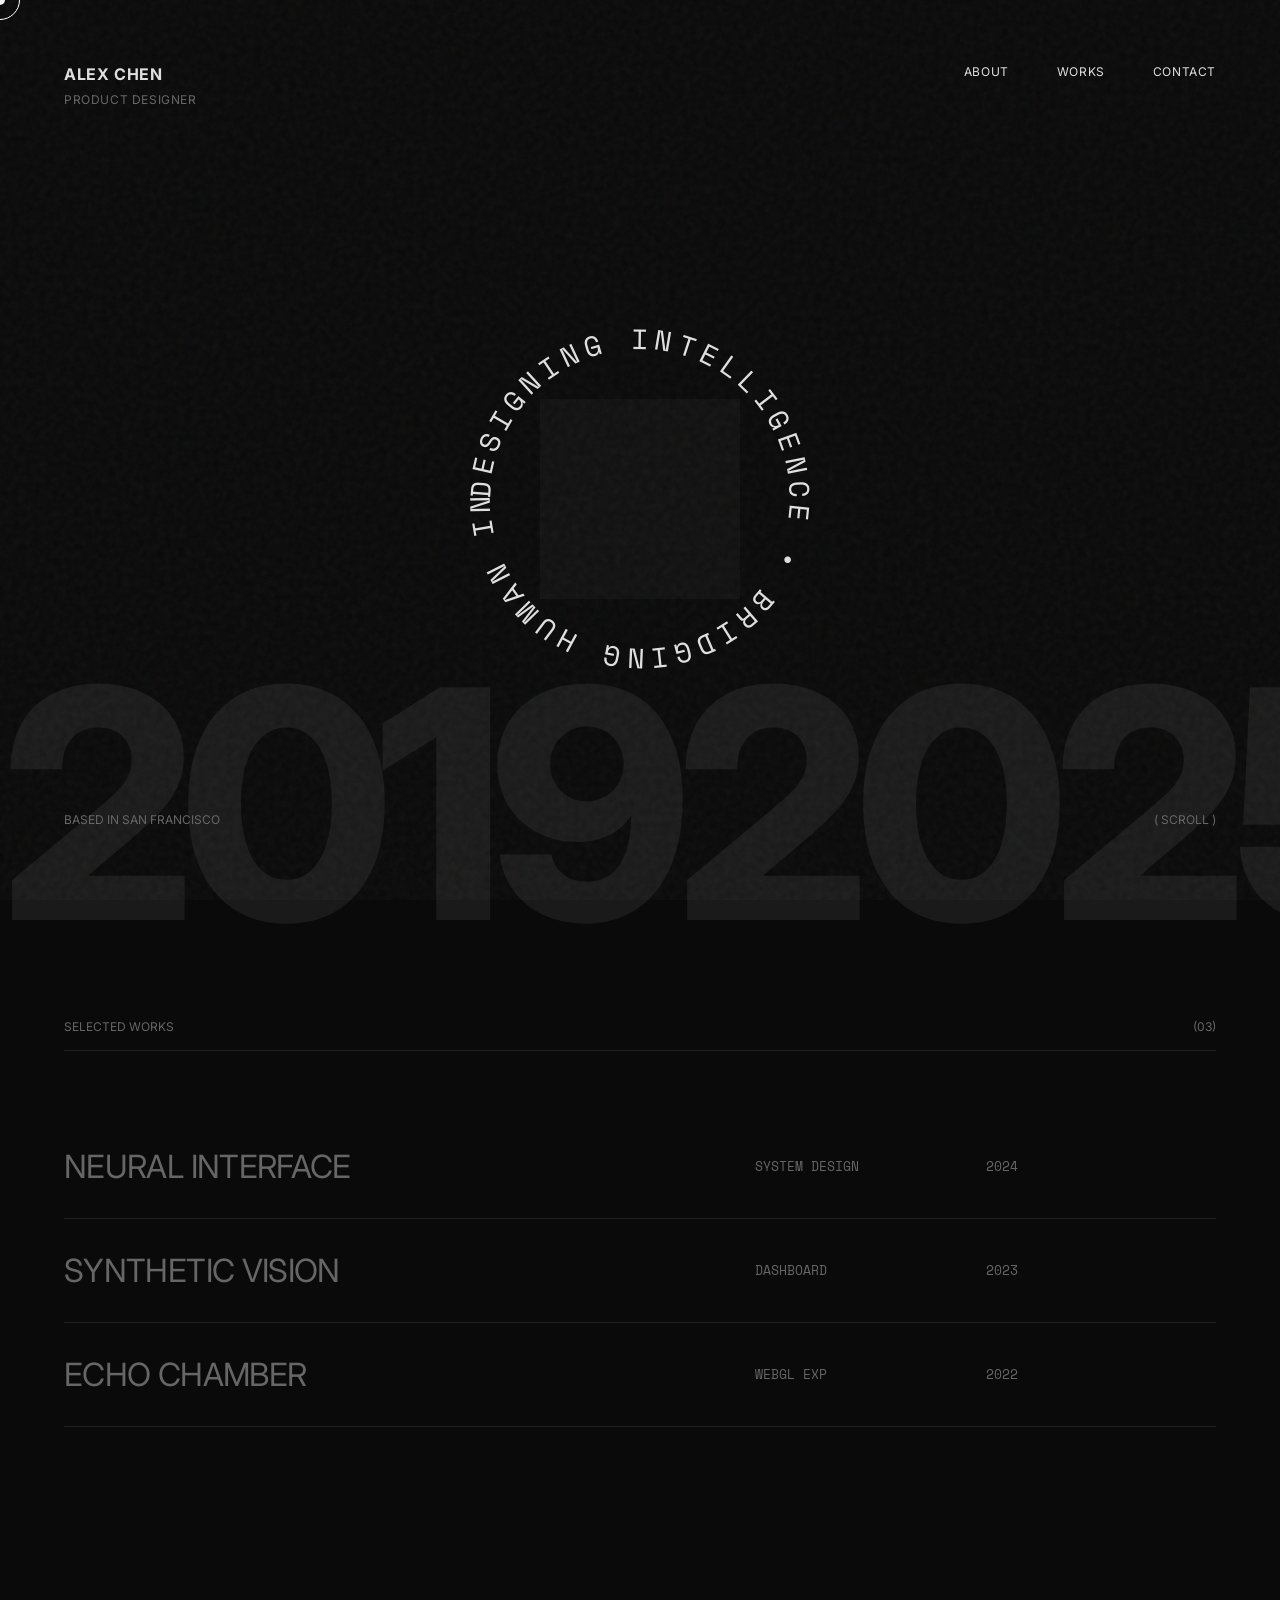
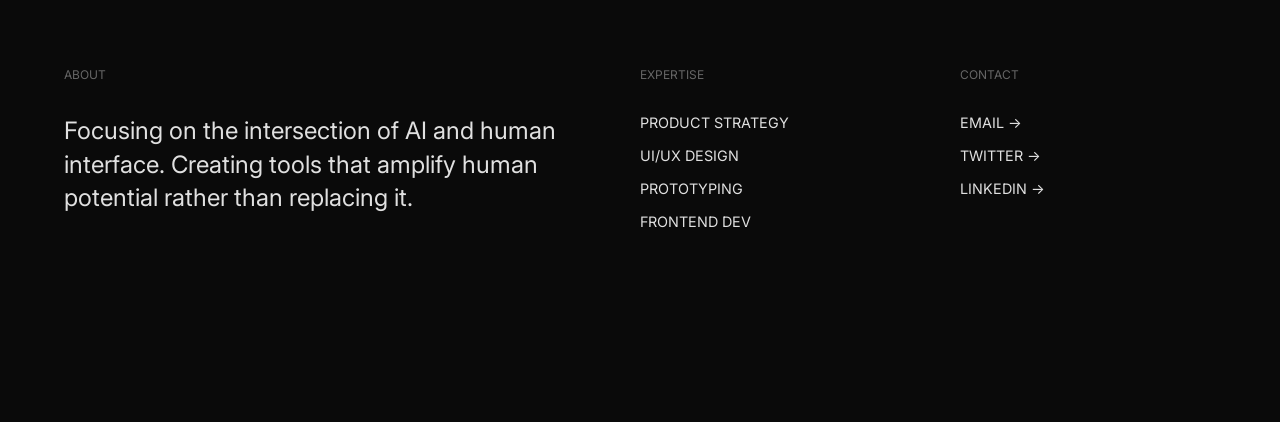
==== index.html @ c418cf42 "Initial commit" ====
<!DOCTYPE html>
<html lang="en">

<head>
    <meta charset="UTF-8">
    <meta name="viewport" content="width=device-width, initial-scale=1.0">
    <title>ANTIGRAVITY // ASCII</title>
    <link rel="preconnect" href="https://fonts.googleapis.com">
    <link rel="preconnect" href="https://fonts.gstatic.com" crossorigin>
    <link
        href="https://fonts.googleapis.com/css2?family=Inter:wght@400;800&family=Space+Mono:ital,wght@0,400;0,700;1,400&display=swap"
        rel="stylesheet">
    <link rel="stylesheet" href="style.css">
</head>

<body>
    <!-- The Living Background -->
    <canvas id="ascii-canvas"></canvas>

    <!-- Noise Overlay for texture -->
    <div class="noise-overlay"></div>

    <!-- Custom Cursor -->
    <div id="cursor" class="custom-cursor"></div>
    <div id="cursor-follower" class="cursor-follower"></div>

    <!-- Main Content Wrapper -->
    <main class="app-container">


        <!-- Background Typography -->
        <div class="bg-typography">
            <span>2019</span>
            <span>2025</span>
        </div>

        <!-- Navigation -->
        <nav class="top-nav">
            <div class="nav-left">
                <div class="logo">ALEX CHEN</div>
                <div class="role">PRODUCT DESIGNER</div>
            </div>
            <div class="nav-right">
                <a href="#about" class="nav-item">ABOUT</a>
                <a href="#works" class="nav-item">WORKS</a>
                <a href="#contact" class="nav-item">CONTACT</a>
            </div>
        </nav>

        <!-- Hero Section -->
        <section class="hero-minimal">
            <div class="hero-center">
                <!-- Circular Text Container -->
                <div class="circular-text-container">
                    <svg viewBox="0 0 200 200" class="circular-text">
                        <path id="circlePath" d="M 100, 100 m -75, 0 a 75,75 0 1,1 150,0 a 75,75 0 1,1 -150,0"
                            fill="none" />
                        <text>
                            <textPath href="#circlePath" startOffset="0%">
                                DESIGNING INTELLIGENCE • BRIDGING HUMAN INTENT & MACHINE LOGIC •
                            </textPath>
                        </text>
                    </svg>
                    <div class="center-image">
                        <!-- Placeholder for a profile or abstract image -->
                        <div class="img-placeholder"></div>
                    </div>
                </div>
            </div>

            <div class="hero-footer">
                <div class="location">BASED IN SAN FRANCISCO</div>
                <div class="scroll-hint">( SCROLL )</div>
            </div>
        </section>

        <!-- Works List Section -->
        <section id="works" class="works-list-section">
            <div class="section-header">
                <span class="label">SELECTED WORKS</span>
                <span class="count">(03)</span>
            </div>

            <div class="works-list">
                <a href="project.html" class="work-row" data-ascii="BINARY" style="text-decoration: none;">
                    <div class="work-col name">NEURAL INTERFACE</div>
                    <div class="work-col type">SYSTEM DESIGN</div>
                    <div class="work-col year">2024</div>
                </a>
                <a href="project.html" class="work-row" data-ascii="HEX" style="text-decoration: none;">
                    <div class="work-col name">SYNTHETIC VISION</div>
                    <div class="work-col type">DASHBOARD</div>
                    <div class="work-col year">2023</div>
                </a>
                <a href="project.html" class="work-row" data-ascii="WAVES" style="text-decoration: none;">
                    <div class="work-col name">ECHO CHAMBER</div>
                    <div class="work-col type">WEBGL EXP</div>
                    <div class="work-col year">2022</div>
                </a>
            </div>
        </section>

        <!-- About / Info -->
        <section id="about" class="info-section">
            <div class="info-grid">
                <div class="info-col">
                    <span class="label">ABOUT</span>
                    <p>Focusing on the intersection of AI and human interface. Creating tools that amplify human
                        potential rather than replacing it.</p>
                </div>
                <div class="info-col">
                    <span class="label">EXPERTISE</span>
                    <ul class="clean-list">
                        <li>PRODUCT STRATEGY</li>
                        <li>UI/UX DESIGN</li>
                        <li>PROTOTYPING</li>
                        <li>FRONTEND DEV</li>
                    </ul>
                </div>
                <div class="info-col">
                    <span class="label">CONTACT</span>
                    <ul class="clean-list">
                        <li><a href="#">EMAIL -></a></li>
                        <li><a href="#">TWITTER -></a></li>
                        <li><a href="#">LINKEDIN -></a></li>
                    </ul>
                </div>
            </div>
        </section>

    </main>

    <script src="script.js"></script>
</body>

</html>
---- style.css ----
:root {
    --bg-color: #050505;
    --text-color: #E0E0E0;
    --accent-color: #CCFF00;
    /* Acid Green */
    --font-mono: 'Space Mono', monospace;
    --font-sans: 'Inter', sans-serif;
    --easing: cubic-bezier(0.19, 1, 0.22, 1);
}

* {
    margin: 0;
    padding: 0;
    box-sizing: border-box;
}

body {
    background-color: var(--bg-color);
    color: var(--text-color);
    font-family: var(--font-mono);
    overflow-x: hidden;
    height: 100vh;
    width: 100vw;
}

/* --- Canvas & Overlays --- */
#ascii-canvas {
    position: fixed;
    top: 0;
    left: 0;
    width: 100%;
    height: 100%;
    z-index: -1;
    opacity: 0.4;
    /* Subtle background */
}

.noise-overlay {
    position: fixed;
    top: 0;
    left: 0;
    width: 100%;
    height: 100%;
    pointer-events: none;
    z-index: 900;
    opacity: 0.05;
    background-image: url("data:image/svg+xml,%3Csvg viewBox='0 0 200 200' xmlns='http://www.w3.org/2000/svg'%3E%3Cfilter id='noiseFilter'%3E%3CfeTurbulence type='fractalNoise' baseFrequency='0.65' numOctaves='3' stitchTiles='stitch'/%3E%3C/filter%3E%3Crect width='100%25' height='100%25' filter='url(%23noiseFilter)'/%3E%3C/svg%3E");
}

/* --- Layout & Typography Overrides --- */
:root {
    --bg-color: #0a0a0a;
    --text-color: #E0E0E0;
    --accent-color: #fff;
    /* White accent for clean look */
    --dim-color: #666;
    --font-mono: 'Space Mono', monospace;
    --font-sans: 'Inter', sans-serif;
}

body {
    font-family: var(--font-sans);
    font-weight: 400;
}

.app-container {
    max-width: 1800px;
    padding: 2rem 4rem;
}

/* --- Background Typography --- */
.bg-typography {
    position: fixed;
    bottom: -5vw;
    left: 0;
    width: 100%;
    display: flex;
    justify-content: space-between;
    font-size: 25vw;
    font-weight: 800;
    color: #1a1a1a;
    z-index: -1;
    line-height: 1;
    pointer-events: none;
    font-family: var(--font-sans);
    letter-spacing: -0.05em;
}

/* --- Navigation --- */
.top-nav {
    display: flex;
    justify-content: space-between;
    align-items: flex-start;
    padding: 2rem 0;
    font-size: 0.75rem;
    text-transform: uppercase;
    letter-spacing: 0.05em;
}

.nav-left {
    display: flex;
    flex-direction: column;
    gap: 0.5rem;
}

.logo {
    font-weight: 700;
    font-size: 1rem;
}

.role {
    color: var(--dim-color);
}

.nav-right {
    display: flex;
    gap: 3rem;
}

.nav-item {
    color: var(--text-color);
    text-decoration: none;
    position: relative;
}

.nav-item::after {
    content: '';
    position: absolute;
    bottom: -5px;
    left: 0;
    width: 0%;
    height: 1px;
    background: var(--accent-color);
    transition: width 0.3s var(--easing);
}

.nav-item:hover::after {
    width: 100%;
}

/* --- Hero Minimal --- */
.hero-minimal {
    height: 80vh;
    display: flex;
    flex-direction: column;
    justify-content: center;
    position: relative;
}

.hero-center {
    display: flex;
    justify-content: center;
    align-items: center;
}

.circular-text-container {
    position: relative;
    width: 400px;
    height: 400px;
    display: flex;
    justify-content: center;
    align-items: center;
}

.circular-text {
    width: 100%;
    height: 100%;
    animation: rotate 20s linear infinite;
}

.circular-text text {
    font-family: var(--font-mono);
    font-size: 14px;
    fill: var(--text-color);
    letter-spacing: 0.2em;
    text-transform: uppercase;
}

@keyframes rotate {
    from {
        transform: rotate(0deg);
    }

    to {
        transform: rotate(360deg);
    }
}

.center-image {
    position: absolute;
    width: 200px;
    height: 200px;
    background: #111;
    overflow: hidden;
}

.img-placeholder {
    width: 100%;
    height: 100%;
    background: url('https://images.unsplash.com/photo-1531297461136-82lw9z2c1c4e?ixlib=rb-1.2.1&auto=format&fit=crop&w=500&q=60') center/cover;
    filter: grayscale(100%) contrast(1.2);
    opacity: 0.8;
}

.hero-footer {
    position: absolute;
    bottom: 2rem;
    width: 100%;
    display: flex;
    justify-content: space-between;
    font-size: 0.75rem;
    color: var(--dim-color);
    text-transform: uppercase;
}

/* --- Works List --- */
.works-list-section {
    padding: 10rem 0;
}

.section-header {
    display: flex;
    justify-content: space-between;
    font-size: 0.75rem;
    color: var(--dim-color);
    margin-bottom: 4rem;
    border-bottom: 1px solid #222;
    padding-bottom: 1rem;
}

.works-list {
    display: flex;
    flex-direction: column;
}

.work-row {
    display: grid;
    grid-template-columns: 3fr 1fr 1fr;
    padding: 2rem 0;
    border-bottom: 1px solid #222;
    cursor: pointer;
    transition: all 0.3s var(--easing);
    color: var(--dim-color);
}

.work-row:hover {
    color: var(--text-color);
    padding-left: 2rem;
    background: rgba(255, 255, 255, 0.02);
}

.work-col.name {
    font-size: 2rem;
    font-weight: 400;
    letter-spacing: -0.02em;
}

.work-col.type,
.work-col.year {
    display: flex;
    align-items: center;
    font-family: var(--font-mono);
    font-size: 0.8rem;
}

/* --- Info Section --- */
.info-section {
    padding: 5rem 0 10rem 0;
}

.info-grid {
    display: grid;
    grid-template-columns: 2fr 1fr 1fr;
    gap: 4rem;
}

.info-col {
    display: flex;
    flex-direction: column;
    gap: 2rem;
}

.info-col .label {
    font-size: 0.75rem;
    color: var(--dim-color);
}

.info-col p {
    font-size: 1.5rem;
    line-height: 1.4;
    max-width: 600px;
}

.clean-list {
    list-style: none;
    display: flex;
    flex-direction: column;
    gap: 1rem;
}

.clean-list li {
    font-size: 0.9rem;
    color: var(--text-color);
}

.clean-list a {
    color: var(--text-color);
    text-decoration: none;
    transition: color 0.3s;
}

.clean-list a:hover {
    color: var(--accent-color);
}

/* --- Custom Cursor --- */
body {
    cursor: none;
}

.custom-cursor {
    position: fixed;
    top: 0;
    left: 0;
    width: 10px;
    height: 10px;
    background: var(--accent-color);
    border-radius: 50%;
    pointer-events: none;
    z-index: 9999;
    transform: translate(-50%, -50%);
    mix-blend-mode: difference;
}

.cursor-follower {
    position: fixed;
    top: 0;
    left: 0;
    width: 40px;
    height: 40px;
    border: 1px solid var(--accent-color);
    border-radius: 50%;
    pointer-events: none;
    z-index: 9998;
    transform: translate(-50%, -50%);
    transition: width 0.3s, height 0.3s, background 0.3s;
}

.cursor-follower.active {
    width: 80px;
    height: 80px;
    background: rgba(204, 255, 0, 0.1);
    border-color: transparent;
}

/* --- Scroll Reveal Animation --- */
.reveal-text {
    opacity: 0;
    transform: translateY(30px);
    transition: all 1s var(--easing);
}

.reveal-text.visible {
    opacity: 1;
    transform: translateY(0);
}

/* --- Project Page Styles --- */
.project-header-new {
    padding: 0 0 8rem 0;
    /* Removed top padding to balance with image margin */
    max-width: 1400px;
}

.project-label {
    font-size: 1.2rem;
    color: var(--text-color);
    margin-bottom: 3rem;
    font-family: var(--font-sans);
    font-weight: 500;
    letter-spacing: -0.01em;
}

.project-headline {
    font-size: 5.5rem;
    font-weight: 500;
    line-height: 1.05;
    margin-bottom: 8rem;
    max-width: 1100px;
    letter-spacing: -0.03em;
    color: var(--accent-color);
}

.project-meta-grid {
    display: grid;
    grid-template-columns: 1.5fr 1.5fr 2fr;
    /* Adjusted ratios to match reference spacing */
    gap: 4rem;
    width: 100%;
    border-top: 1px solid #222;
    /* Optional: adds a subtle separator like some editorial layouts, or we can remove */
    padding-top: 2rem;
}

.meta-col {
    display: flex;
    flex-direction: column;
    gap: 1.5rem;
}

.meta-label {
    font-size: 0.7rem;
    color: var(--dim-color);
    font-family: var(--font-sans);
    /* Switched to Sans for cleaner look matching reference */
    font-weight: 600;
    text-transform: uppercase;
    letter-spacing: 0.05em;
}

.meta-value {
    font-size: 1.1rem;
    line-height: 1.4;
    color: var(--text-color);
    font-family: var(--font-sans);
    font-weight: 400;
}

.project-hero-image {
    width: 100%;
    height: 85vh;
    margin-top: 4rem;
    /* Reduced from 6rem */
    margin-bottom: 4rem;
    /* Matches top margin */
    background: #111;
    overflow: hidden;
    border-radius: 2px;
    /* Requested 2px corners */
}

.img-placeholder-large {
    width: 100%;
    height: 100%;
    background: url('https://images.unsplash.com/photo-1550751827-4bd374c3f58b?ixlib=rb-1.2.1&auto=format&fit=crop&w=1350&q=80') center/cover;
    filter: grayscale(100%) contrast(1.1);
    transition: transform 0.7s var(--easing);
}

.project-hero-image:hover .img-placeholder-large {
    transform: scale(1.02);
}

.project-gallery {
    display: flex;
    flex-direction: column;
    gap: 2rem;
    margin-bottom: 10rem;
}

.gallery-item {
    background: #111;
    overflow: hidden;
}

.gallery-item.full {
    width: 100%;
    height: 80vh;
}

.gallery-grid {
    display: grid;
    grid-template-columns: 1fr 1fr;
    gap: 2rem;
}

.gallery-item.half {
    height: 60vh;
}

.img-placeholder-gallery {
    width: 100%;
    height: 100%;
    background: url('https://images.unsplash.com/photo-1518770660439-4636190af475?ixlib=rb-1.2.1&auto=format&fit=crop&w=1350&q=80') center/cover;
    filter: grayscale(100%) contrast(1.1);
    transition: transform 0.5s var(--easing);
}

.gallery-item:hover .img-placeholder-gallery {
    transform: scale(1.05);
}

.next-project {
    padding: 6rem 0;
    border-top: 1px solid #222;
    display: flex;
    flex-direction: column;
    align-items: flex-start;
    gap: 1rem;
}

.next-label {
    font-family: var(--font-mono);
    color: var(--dim-color);
    font-size: 0.8rem;
}

.next-link {
    font-size: 4vw;
    color: var(--text-color);
    text-decoration: none;
    font-weight: 400;
    transition: color 0.3s;
}

.next-link:hover {
    color: var(--accent-color);
}
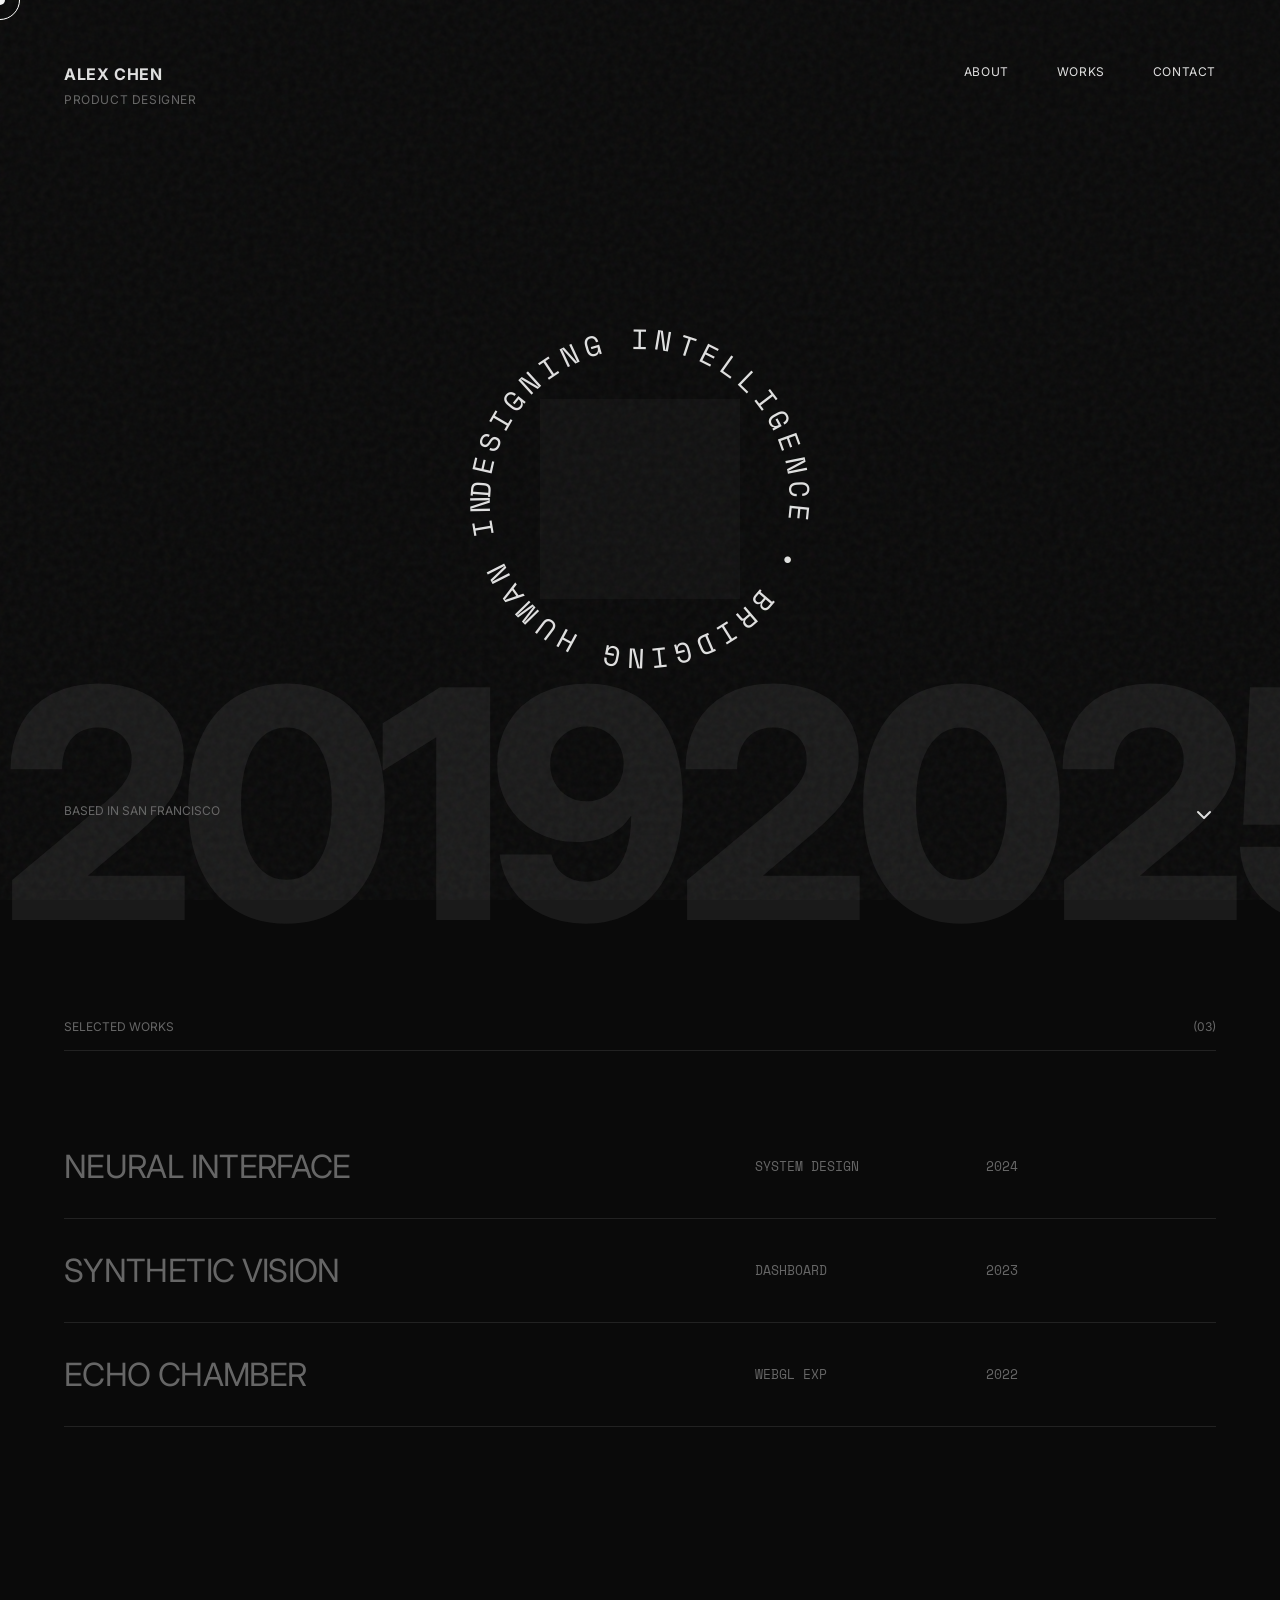
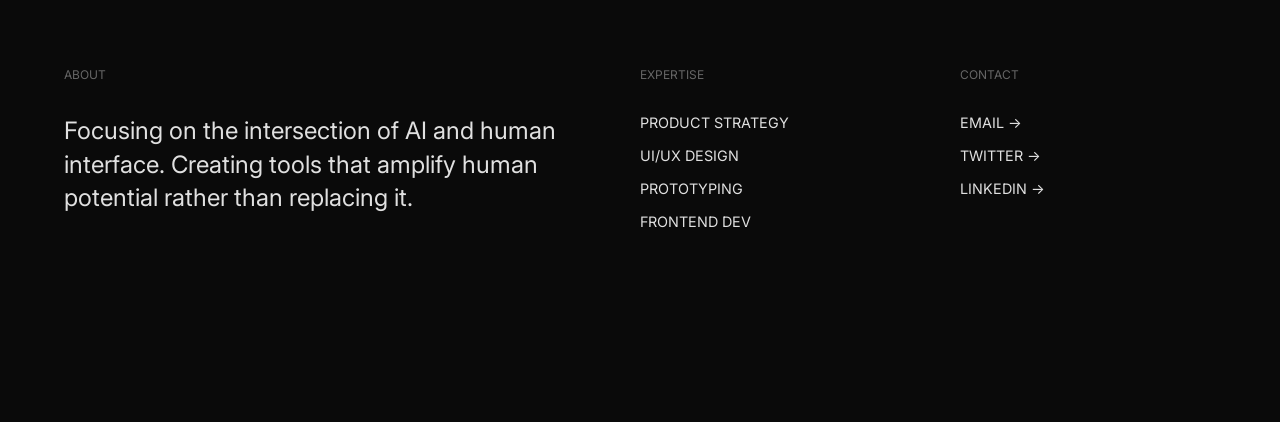
==== commit a655980e: "Add animated scroll chevron" ====
--- a/index.html
+++ b/index.html
@@ -70,7 +70,12 @@
 
             <div class="hero-footer">
                 <div class="location">BASED IN SAN FRANCISCO</div>
-                <div class="scroll-hint">( SCROLL )</div>
+                <a href="#works" class="scroll-chevron">
+                    <svg width="24" height="24" viewBox="0 0 24 24" fill="none" xmlns="http://www.w3.org/2000/svg">
+                        <path d="M6 9L12 15L18 9" stroke="currentColor" stroke-width="2" stroke-linecap="round"
+                            stroke-linejoin="round" />
+                    </svg>
+                </a>
             </div>
         </section>
 
--- a/style.css
+++ b/style.css
@@ -64,7 +64,7 @@
 }
 
 .app-container {
-    max-width: 1800px;
+    width: 100%;
     padding: 2rem 4rem;
 }
 
@@ -515,4 +515,110 @@
 
 .next-link:hover {
     color: var(--accent-color);
-}+}
+/* --- Mobile Responsiveness --- */
+@media (max-width: 768px) {
+    .app-container {
+        padding: 1.5rem;
+    }
+
+    .bg-typography {
+        display: none; /* Hide on mobile to reduce clutter */
+    }
+
+    /* Navigation */
+    .top-nav {
+        flex-direction: column;
+        gap: 1.5rem;
+    }
+
+    .nav-right {
+        gap: 1.5rem;
+        font-size: 0.9rem;
+    }
+
+    /* Hero */
+    .circular-text-container {
+        width: 300px;
+        height: 300px;
+    }
+
+    .center-image {
+        width: 150px;
+        height: 150px;
+    }
+
+    .project-headline {
+        font-size: 3rem;
+        margin-bottom: 4rem;
+    }
+
+    /* Works List */
+    .work-row {
+        grid-template-columns: 1fr;
+        gap: 0.5rem;
+    }
+
+    .work-col.name {
+        font-size: 1.5rem;
+    }
+
+    .work-col.type, .work-col.year {
+        font-size: 0.7rem;
+        opacity: 0.7;
+    }
+
+    /* Info Section */
+    .info-grid {
+        grid-template-columns: 1fr;
+        gap: 3rem;
+    }
+
+    .info-col p {
+        font-size: 1.1rem;
+    }
+
+    /* Project Page */
+    .project-meta-grid {
+        grid-template-columns: 1fr; /* Stack meta columns */
+        gap: 2rem;
+    }
+
+    .gallery-grid {
+        grid-template-columns: 1fr; /* Stack gallery images */
+    }
+
+    .gallery-item.half {
+        height: 40vh;
+    }
+    
+    .project-hero-image {
+        height: 50vh;
+    }
+}
+
+/* --- Scroll Chevron --- */
+.scroll-chevron {
+    color: var(--text-color);
+    transition: color 0.3s var(--easing);
+    animation: bounce 2s infinite;
+    display: flex;
+    justify-content: center;
+    align-items: center;
+}
+
+.scroll-chevron:hover {
+    color: var(--accent-color);
+}
+
+@keyframes bounce {
+    0%, 20%, 50%, 80%, 100% {
+        transform: translateY(0);
+    }
+    40% {
+        transform: translateY(-10px);
+    }
+    60% {
+        transform: translateY(-5px);
+    }
+}
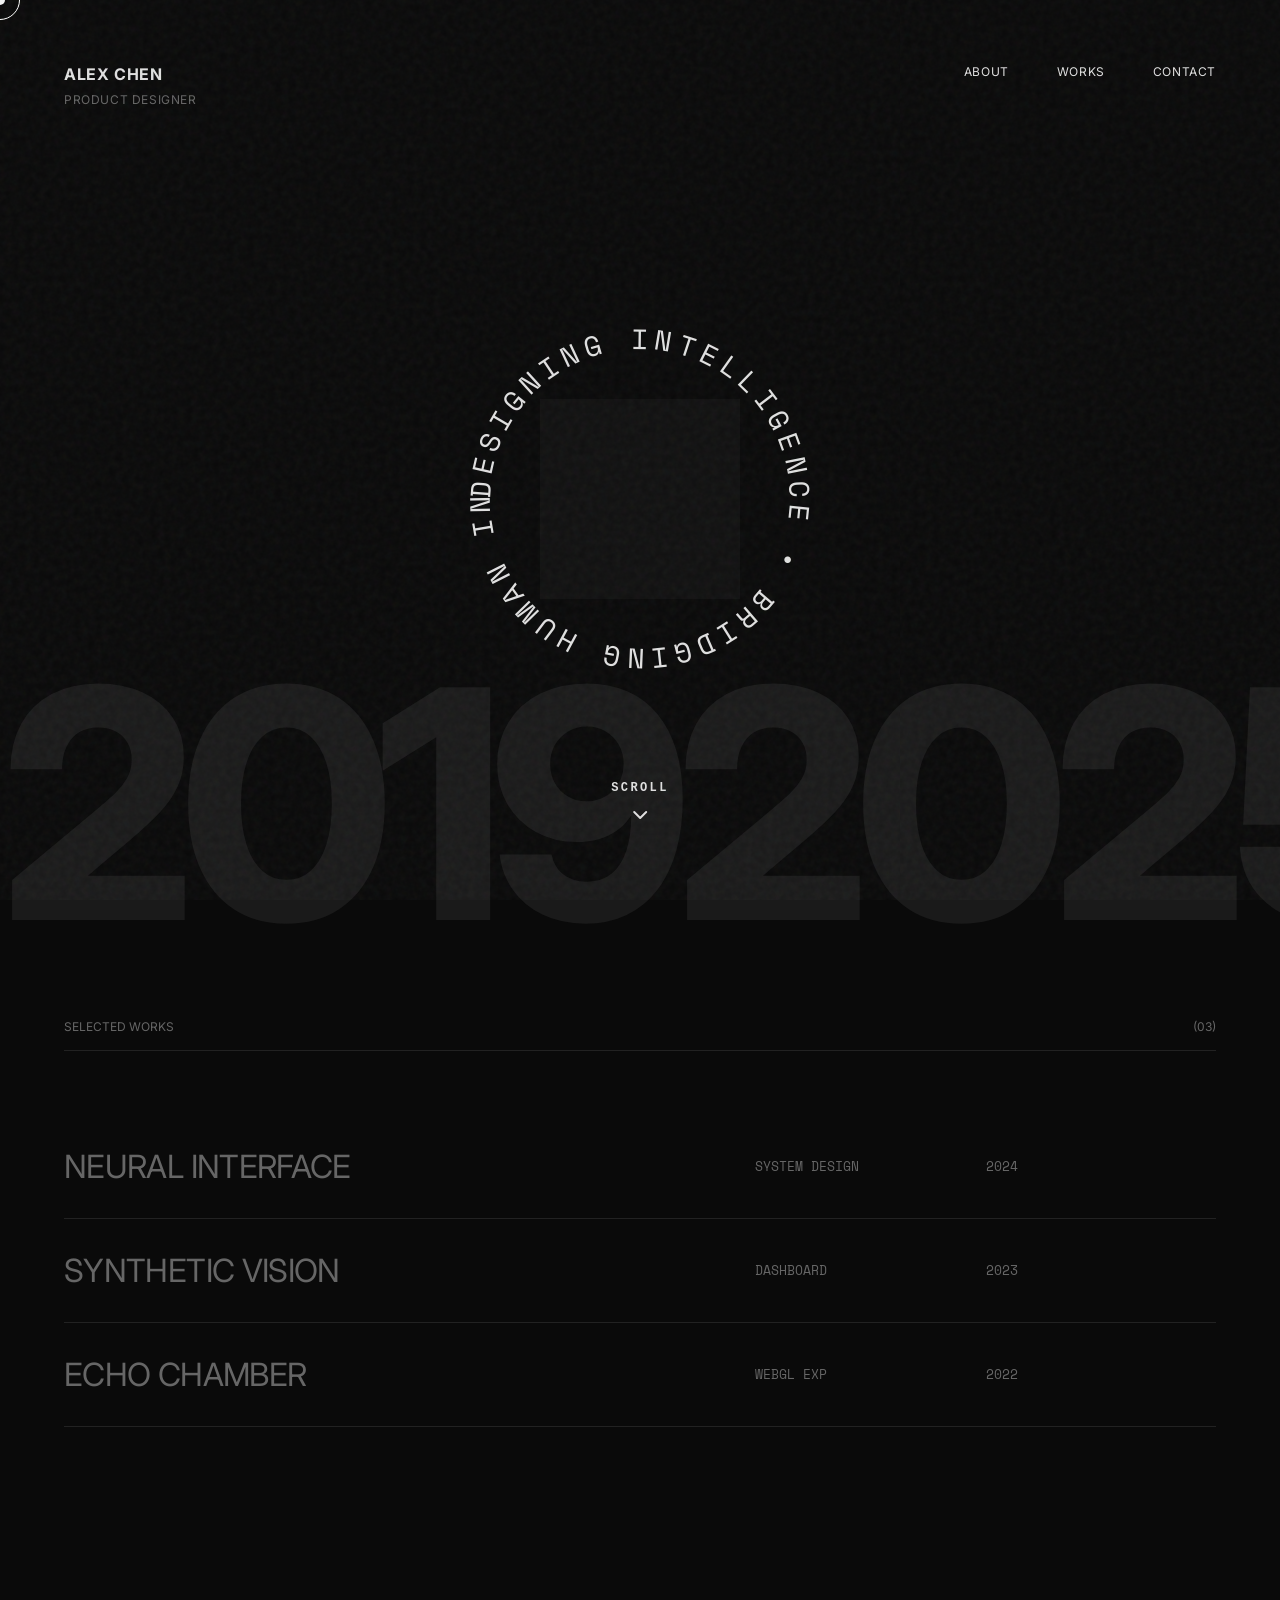
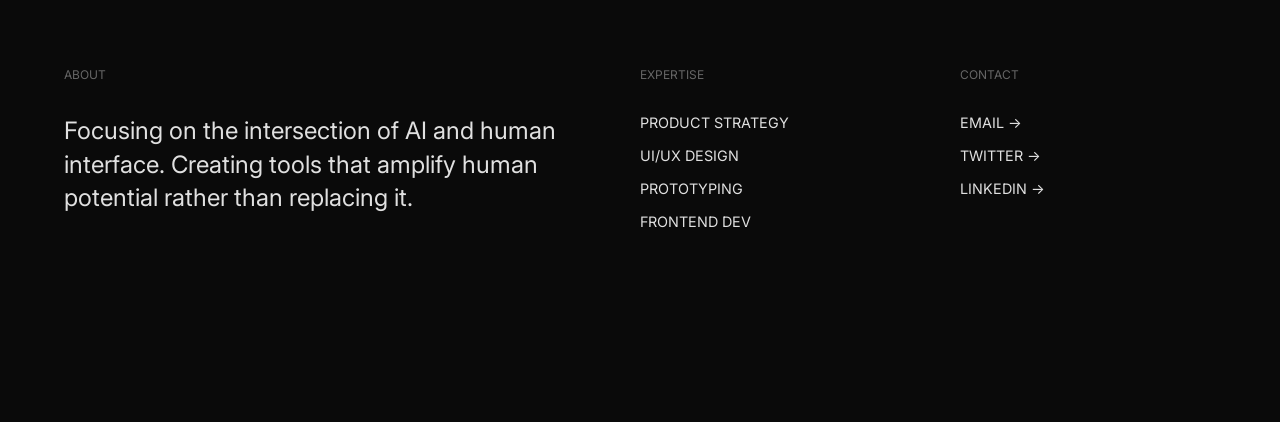
==== commit 3f21383f: "Refine scroll chevron: center alignment, add label, smooth scroll" ====
--- a/index.html
+++ b/index.html
@@ -69,12 +69,14 @@
             </div>
 
             <div class="hero-footer">
-                <div class="location">BASED IN SAN FRANCISCO</div>
-                <a href="#works" class="scroll-chevron">
-                    <svg width="24" height="24" viewBox="0 0 24 24" fill="none" xmlns="http://www.w3.org/2000/svg">
-                        <path d="M6 9L12 15L18 9" stroke="currentColor" stroke-width="2" stroke-linecap="round"
-                            stroke-linejoin="round" />
-                    </svg>
+                <a href="#works" class="scroll-indicator">
+                    <span class="scroll-label">SCROLL</span>
+                    <div class="scroll-chevron">
+                        <svg width="24" height="24" viewBox="0 0 24 24" fill="none" xmlns="http://www.w3.org/2000/svg">
+                            <path d="M6 9L12 15L18 9" stroke="currentColor" stroke-width="2" stroke-linecap="round"
+                                stroke-linejoin="round" />
+                        </svg>
+                    </div>
                 </a>
             </div>
         </section>
--- a/style.css
+++ b/style.css
@@ -63,6 +63,10 @@
     font-weight: 400;
 }
 
+html {
+    scroll-behavior: smooth;
+}
+
 .app-container {
     width: 100%;
     padding: 2rem 4rem;
@@ -205,11 +209,35 @@
 .hero-footer {
     position: absolute;
     bottom: 2rem;
-    width: 100%;
-    display: flex;
-    justify-content: space-between;
+    left: 50%;
+    transform: translateX(-50%);
+    display: flex;
+    justify-content: center;
+    align-items: center;
+    width: auto;
+    z-index: 10;
+}
+
+.scroll-indicator {
+    display: flex;
+    flex-direction: column;
+    align-items: center;
+    gap: 0.5rem;
+    text-decoration: none;
+    color: var(--text-color);
+    animation: bounce 2s infinite;
+    transition: color 0.3s var(--easing);
+}
+
+.scroll-indicator:hover {
+    color: var(--accent-color);
+}
+
+.scroll-label {
     font-size: 0.75rem;
-    color: var(--dim-color);
+    letter-spacing: 0.2em;
+    font-family: var(--font-mono);
+    font-weight: 700;
     text-transform: uppercase;
 }
 
@@ -516,6 +544,7 @@
 .next-link:hover {
     color: var(--accent-color);
 }
+
 /* --- Mobile Responsiveness --- */
 @media (max-width: 768px) {
     .app-container {
@@ -523,7 +552,8 @@
     }
 
     .bg-typography {
-        display: none; /* Hide on mobile to reduce clutter */
+        display: none;
+        /* Hide on mobile to reduce clutter */
     }
 
     /* Navigation */
@@ -563,7 +593,8 @@
         font-size: 1.5rem;
     }
 
-    .work-col.type, .work-col.year {
+    .work-col.type,
+    .work-col.year {
         font-size: 0.7rem;
         opacity: 0.7;
     }
@@ -580,18 +611,20 @@
 
     /* Project Page */
     .project-meta-grid {
-        grid-template-columns: 1fr; /* Stack meta columns */
+        grid-template-columns: 1fr;
+        /* Stack meta columns */
         gap: 2rem;
     }
 
     .gallery-grid {
-        grid-template-columns: 1fr; /* Stack gallery images */
+        grid-template-columns: 1fr;
+        /* Stack gallery images */
     }
 
     .gallery-item.half {
         height: 40vh;
     }
-    
+
     .project-hero-image {
         height: 50vh;
     }
@@ -599,9 +632,6 @@
 
 /* --- Scroll Chevron --- */
 .scroll-chevron {
-    color: var(--text-color);
-    transition: color 0.3s var(--easing);
-    animation: bounce 2s infinite;
     display: flex;
     justify-content: center;
     align-items: center;
@@ -612,13 +642,20 @@
 }
 
 @keyframes bounce {
-    0%, 20%, 50%, 80%, 100% {
+
+    0%,
+    20%,
+    50%,
+    80%,
+    100% {
         transform: translateY(0);
     }
+
     40% {
         transform: translateY(-10px);
     }
+
     60% {
         transform: translateY(-5px);
     }
-}
+}
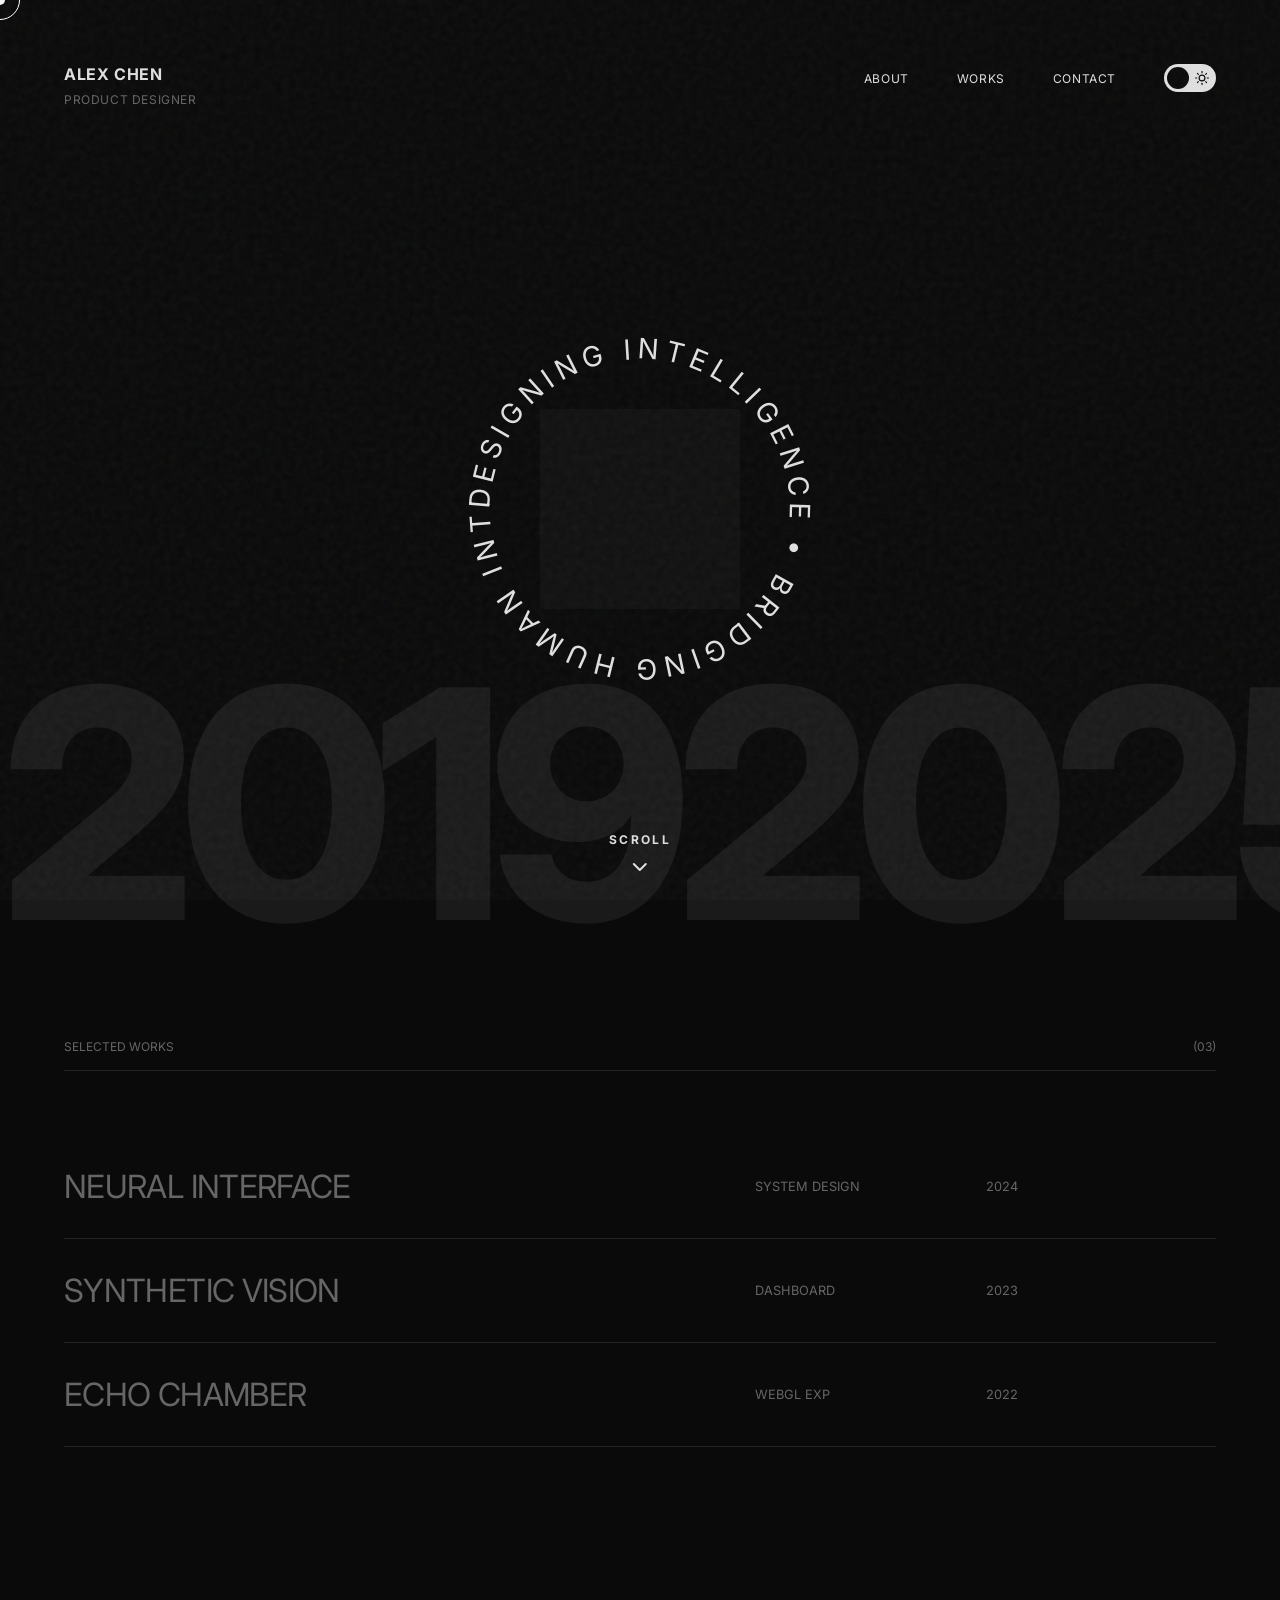
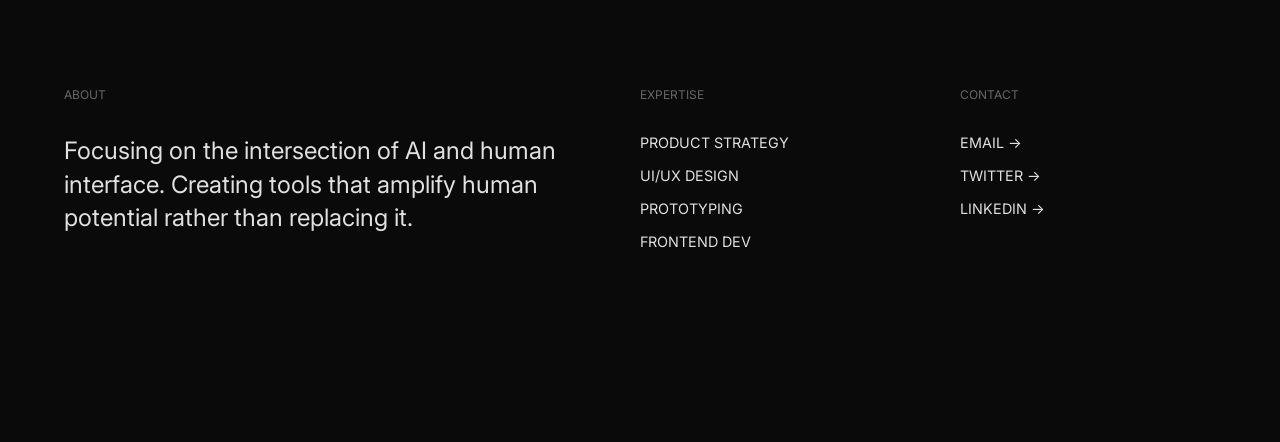
==== commit bb359777: "Add cursor-following project images, Research/Solution sections, and visual theme toggle improvement" ====
--- a/index.html
+++ b/index.html
@@ -7,9 +7,7 @@
     <title>ANTIGRAVITY // ASCII</title>
     <link rel="preconnect" href="https://fonts.googleapis.com">
     <link rel="preconnect" href="https://fonts.gstatic.com" crossorigin>
-    <link
-        href="https://fonts.googleapis.com/css2?family=Inter:wght@400;800&family=Space+Mono:ital,wght@0,400;0,700;1,400&display=swap"
-        rel="stylesheet">
+    <link href="https://fonts.googleapis.com/css2?family=Inter:wght@400;800&display=swap" rel="stylesheet">
     <link rel="stylesheet" href="style.css">
 </head>
 
@@ -44,6 +42,29 @@
                 <a href="#about" class="nav-item">ABOUT</a>
                 <a href="#works" class="nav-item">WORKS</a>
                 <a href="#contact" class="nav-item">CONTACT</a>
+                <button id="theme-toggle" class="theme-toggle-btn" aria-label="Toggle Dark Mode">
+                    <div class="toggle-track">
+                        <div class="toggle-icons">
+                            <svg class="icon-moon" width="14" height="14" viewBox="0 0 24 24" fill="none"
+                                stroke="currentColor" stroke-width="2" stroke-linecap="round" stroke-linejoin="round">
+                                <path d="M21 12.79A9 9 0 1 1 11.21 3 7 7 0 0 0 21 12.79z"></path>
+                            </svg>
+                            <svg class="icon-sun" width="14" height="14" viewBox="0 0 24 24" fill="none"
+                                stroke="currentColor" stroke-width="2" stroke-linecap="round" stroke-linejoin="round">
+                                <circle cx="12" cy="12" r="5"></circle>
+                                <line x1="12" y1="1" x2="12" y2="3"></line>
+                                <line x1="12" y1="21" x2="12" y2="23"></line>
+                                <line x1="4.22" y1="4.22" x2="5.64" y2="5.64"></line>
+                                <line x1="18.36" y1="18.36" x2="19.78" y2="19.78"></line>
+                                <line x1="1" y1="12" x2="3" y2="12"></line>
+                                <line x1="21" y1="12" x2="23" y2="12"></line>
+                                <line x1="4.22" y1="19.78" x2="5.64" y2="18.36"></line>
+                                <line x1="18.36" y1="5.64" x2="19.78" y2="4.22"></line>
+                            </svg>
+                        </div>
+                        <div class="toggle-thumb"></div>
+                    </div>
+                </button>
             </div>
         </nav>
 
@@ -89,22 +110,28 @@
             </div>
 
             <div class="works-list">
-                <a href="project.html" class="work-row" data-ascii="BINARY" style="text-decoration: none;">
+                <a href="project.html" class="work-row" data-ascii="BINARY"
+                    data-image="neural_interface_preview_1763760972325.png" style="text-decoration: none;">
                     <div class="work-col name">NEURAL INTERFACE</div>
                     <div class="work-col type">SYSTEM DESIGN</div>
                     <div class="work-col year">2024</div>
                 </a>
-                <a href="project.html" class="work-row" data-ascii="HEX" style="text-decoration: none;">
+                <a href="project.html" class="work-row" data-ascii="HEX"
+                    data-image="synthetic_vision_preview_1763760986553.png" style="text-decoration: none;">
                     <div class="work-col name">SYNTHETIC VISION</div>
                     <div class="work-col type">DASHBOARD</div>
                     <div class="work-col year">2023</div>
                 </a>
-                <a href="project.html" class="work-row" data-ascii="WAVES" style="text-decoration: none;">
+                <a href="project.html" class="work-row" data-ascii="WAVES"
+                    data-image="echo_chamber_preview_1763761004303.png" style="text-decoration: none;">
                     <div class="work-col name">ECHO CHAMBER</div>
                     <div class="work-col type">WEBGL EXP</div>
                     <div class="work-col year">2022</div>
                 </a>
             </div>
+
+            <!-- Floating Project Preview Image -->
+            <div id="project-preview" class="project-preview-image"></div>
         </section>
 
         <!-- About / Info -->
@@ -137,7 +164,7 @@
 
     </main>
 
-    <script src="script.js"></script>
+    <script src="script.js?v=1"></script>
 </body>
 
 </html>
--- a/style.css
+++ b/style.css
@@ -3,9 +3,17 @@
     --text-color: #E0E0E0;
     --accent-color: #CCFF00;
     /* Acid Green */
-    --font-mono: 'Space Mono', monospace;
+    --font-mono: 'Inter', sans-serif;
     --font-sans: 'Inter', sans-serif;
     --easing: cubic-bezier(0.19, 1, 0.22, 1);
+}
+
+.light-mode {
+    --bg-color: #f0f0f0;
+    --text-color: #111111;
+    --accent-color: #000000;
+    /* Black accent for high contrast */
+    --dim-color: #888888;
 }
 
 * {
@@ -54,7 +62,7 @@
     --accent-color: #fff;
     /* White accent for clean look */
     --dim-color: #666;
-    --font-mono: 'Space Mono', monospace;
+    --font-mono: 'Inter', sans-serif;
     --font-sans: 'Inter', sans-serif;
 }
 
@@ -119,6 +127,7 @@
 .nav-right {
     display: flex;
     gap: 3rem;
+    align-items: center;
 }
 
 .nav-item {
@@ -144,7 +153,7 @@
 
 /* --- Hero Minimal --- */
 .hero-minimal {
-    height: 80vh;
+    min-height: calc(100vh - 10rem);
     display: flex;
     flex-direction: column;
     justify-content: center;
@@ -208,7 +217,7 @@
 
 .hero-footer {
     position: absolute;
-    bottom: 2rem;
+    bottom: 0;
     left: 50%;
     transform: translateX(-50%);
     display: flex;
@@ -457,13 +466,13 @@
 .project-hero-image {
     width: 100%;
     height: 85vh;
-    margin-top: 4rem;
+    margin-top: 0;
     /* Reduced from 6rem */
     margin-bottom: 4rem;
     /* Matches top margin */
     background: #111;
     overflow: hidden;
-    border-radius: 2px;
+    border-radius: 8px;
     /* Requested 2px corners */
 }
 
@@ -658,4 +667,127 @@
     60% {
         transform: translateY(-5px);
     }
+}
+
+/* --- Problem Section --- */
+.project-problem-section {
+    padding: 8rem 0;
+    display: grid;
+    grid-template-columns: 1fr 1fr;
+    gap: 4rem;
+    align-items: start;
+    border-top: 1px solid #222;
+}
+
+.section-big-title {
+    font-size: 5rem;
+    font-weight: 500;
+    color: var(--text-color);
+    line-height: 1;
+    letter-spacing: -0.02em;
+}
+
+.problem-body {
+    display: flex;
+    flex-direction: column;
+    gap: 2rem;
+}
+
+.problem-body p {
+    font-size: 1.25rem;
+    line-height: 1.5;
+    color: var(--dim-color);
+    max-width: 600px;
+}
+
+/* Mobile for Problem Section */
+@media (max-width: 768px) {
+    .project-problem-section {
+        grid-template-columns: 1fr;
+        gap: 2rem;
+        padding: 4rem 0;
+    }
+
+}
+
+/* --- Theme Toggle Switch --- */
+.theme-toggle-btn {
+    background: none;
+    border: none;
+    cursor: pointer;
+    padding: 0;
+    display: flex;
+    align-items: center;
+}
+
+.toggle-track {
+    position: relative;
+    width: 52px;
+    height: 28px;
+    background-color: var(--text-color);
+    border-radius: 50px;
+    display: flex;
+    align-items: center;
+    justify-content: space-between;
+    padding: 0 6px;
+    transition: background-color 0.3s var(--easing);
+}
+
+.toggle-icons {
+    position: absolute;
+    top: 0;
+    left: 0;
+    width: 100%;
+    height: 100%;
+    display: flex;
+    justify-content: space-between;
+    align-items: center;
+    padding: 0 7px;
+    pointer-events: none;
+}
+
+.toggle-icons svg {
+    color: var(--bg-color);
+    transition: color 0.3s var(--easing);
+}
+
+.toggle-thumb {
+    position: absolute;
+    top: 3px;
+    left: 3px;
+    width: 22px;
+    height: 22px;
+    background-color: var(--bg-color);
+    border-radius: 50%;
+    transition: transform 0.3s var(--easing), background-color 0.3s var(--easing);
+    z-index: 2;
+}
+
+/* Light Mode State (Thumb moves to right) */
+.light-mode .toggle-thumb {
+    transform: translateX(24px);
+}
+
+/* Hover Effect */
+.theme-toggle-btn:hover .toggle-track {
+    opacity: 0.9;
+}
+
+/* --- Project Preview Image --- */
+.project-preview-image {
+    position: fixed;
+    width: 400px;
+    height: 300px;
+    background-size: cover;
+    background-position: center;
+    pointer-events: none;
+    opacity: 0;
+    transition: opacity 0.3s var(--easing);
+    z-index: 100;
+    border-radius: 4px;
+    transform: translate(-50%, -50%);
+}
+
+.project-preview-image.visible {
+    opacity: 1;
 }
